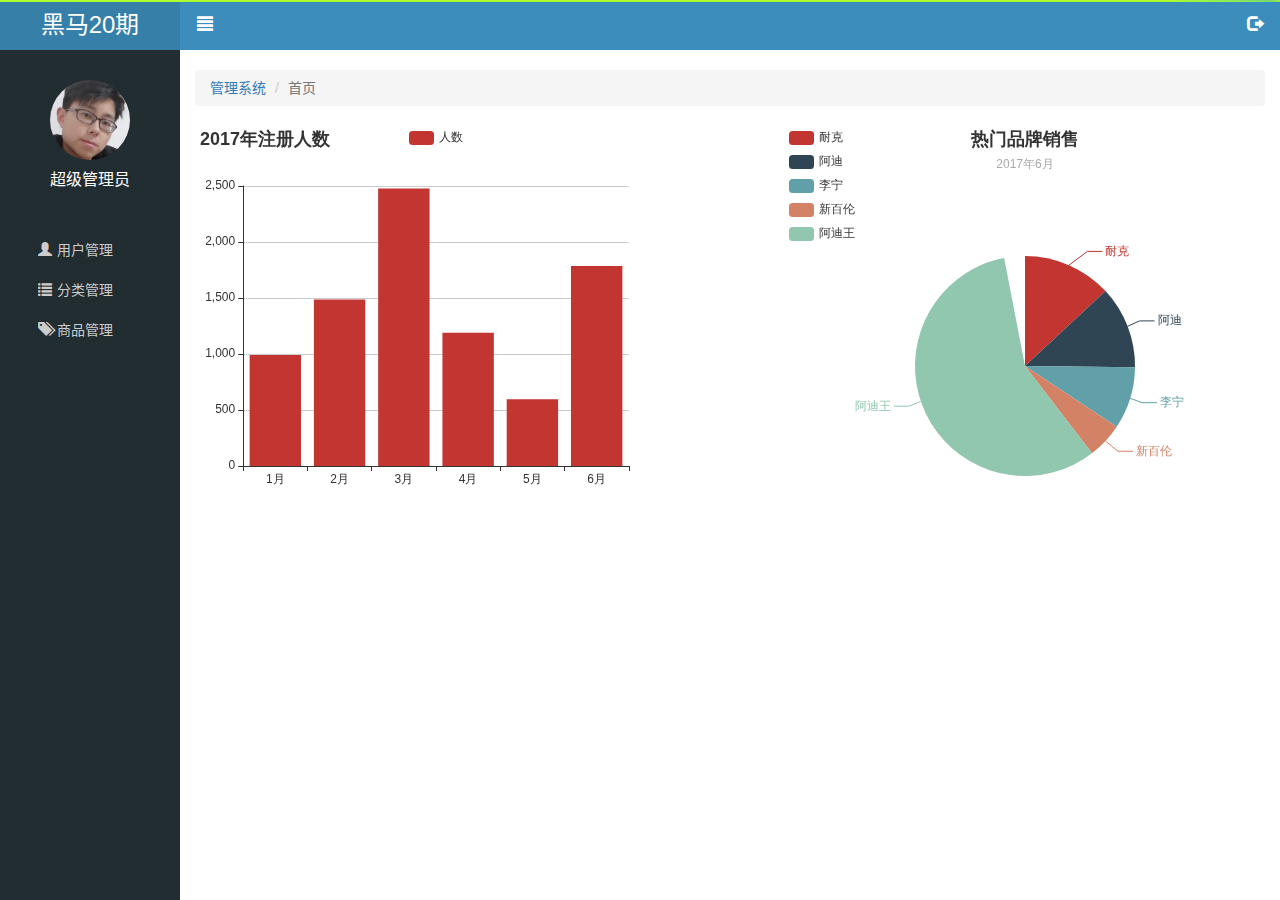
==== public/manage/index.html @ 270f4fa7 "项目提交" ====
<!DOCTYPE html>
<html lang="zh-CN">
<head>
  <meta charset="UTF-8">
  <title>首页</title>
  <link rel="stylesheet" href="lib/bootstrap/css/bootstrap.css">
  <link rel="stylesheet" href="lib/bootstrap-validator/css/bootstrapValidator.css">
  <link rel="stylesheet" href="lib/nprogress/nprogress.css">
  <link rel="stylesheet" href="css/common.css">
</head>
<body>

<!-- aside 开始 -->
<div class="aside">
  <!-- 标题 -->
  <div class="aside_brand">
    <a href="#">黑马20期</a>
  </div>
  
  <!-- 用户 -->
  <div class="aside_user">
    <img src="images/default.jpg" alt="">
    <p>超级管理员</p>
  </div>
  
  <!-- 导航 -->
  <div class="aside_nav">
    <ul>
      <li><a href="user.html"><i class="glyphicon glyphicon-user"></i><span>用户管理</span></a></li>
      <li>
        <a class="aside_category" href="javascript:;"><i class="glyphicon glyphicon-list"></i><span>分类管理</span></a>
        <div class="child" style="display: none;">
          <a href="first.html">一级分类</a>
          <a href="second.html">二级分类</a>
        </div>
      </li>
      <li><a href="product.html"><i class="glyphicon glyphicon-tags"></i><span>商品管理</span></a></li>
    </ul>
  </div>
</div>
<!-- aside 结束 -->

<!-- main 开始  -->
<div class="main">
  <div class="main_top">
    <a href="#" class="icon_menu pull-left"><i class="glyphicon glyphicon-align-justify"></i></a>
    <a href="#" class="icon_logout pull-right"><i class="glyphicon glyphicon-log-out"></i></a>
  </div>
  <div class="main_content">
    <div class="container-fluid">
      <ol class="breadcrumb">
        <li><a href="#">管理系统</a></li>
        <li class="active">首页</li>
      </ol>
  
      <!-- 内容 -->
      <div class="main_body">
        <div class="charts_1 pull-left"></div>
        <div class="charts_2 pull-right"></div>
      </div>
      
    </div>
  </div>
</div>
<!-- main 结束 -->



<!-- 退出模态框 -->
<!-- data-dismiss 表示点击, 关闭模态框 -->
<div class="modal fade" id="logoutModal">
  <div class="modal-dialog modal-sm">
    <div class="modal-content">
      <div class="modal-header">
        <button type="button" class="close" data-dismiss="modal"><span>&times;</span></button>
        <h4 class="modal-title">温馨提示</h4>
      </div>
      <div class="modal-body">
        <p class="color-red"><i class="glyphicon glyphicon-info-sign"></i>您确定要退出后台管理系统吗？</p>
      </div>
      <div class="modal-footer">
        <button type="button" class="btn btn-default" data-dismiss="modal">取消</button>
        <button type="button" class="btn btn-primary" id="logoutBtn">退出</button>
      </div>
    </div>
  </div>
</div>


<script src="lib/jquery/jquery.min.js"></script>
<script src="lib/bootstrap/js/bootstrap.min.js"></script>
<script src="lib/bootstrap-validator/js/bootstrapValidator.min.js"></script>
<script src="lib/nprogress/nprogress.js"></script>
<script src="lib/echarts/echarts.min.js"></script>
<script src="js/common.js"></script>
<script src="js/index.js"></script>

</body>
</html>
---- public/manage/lib/bootstrap-validator/css/bootstrapValidator.css ----
/**
 * BootstrapValidator (http://bootstrapvalidator.com)
 * The best jQuery plugin to validate form fields. Designed to use with Bootstrap 3
 *
 * @author      http://twitter.com/nghuuphuoc
 * @copyright   (c) 2013 - 2014 Nguyen Huu Phuoc
 * @license     MIT
 */

.bv-form .help-block {
    margin-bottom: 0;
}
.bv-form .tooltip-inner {
    text-align: left;
}
.nav-tabs li.bv-tab-success > a {
    color: #3c763d;
}
.nav-tabs li.bv-tab-error > a {
    color: #a94442;
}
---- public/manage/lib/nprogress/nprogress.css ----
/* Make clicks pass-through */
#nprogress {
  pointer-events: none;
}

#nprogress .bar {
  background: greenyellow;

  position: fixed;
  z-index: 10000;
  top: 0;
  left: 0;

  width: 100%;
  height: 2px;
}

/* Fancy blur effect */
#nprogress .peg {
  display: block;
  position: absolute;
  right: 0px;
  width: 100px;
  height: 100%;
  box-shadow: 0 0 10px #29d, 0 0 5px #29d;
  opacity: 1.0;

  -webkit-transform: rotate(3deg) translate(0px, -4px);
      -ms-transform: rotate(3deg) translate(0px, -4px);
          transform: rotate(3deg) translate(0px, -4px);
}

/* Remove these to get rid of the spinner */
#nprogress .spinner {
  display: block;
  position: fixed;
  z-index: 1031;
  top: 15px;
  right: 15px;
}

#nprogress .spinner-icon {
  width: 18px;
  height: 18px;
  box-sizing: border-box;

  border: solid 2px transparent;
  border-top-color: #29d;
  border-left-color: #29d;
  border-radius: 50%;

  -webkit-animation: nprogress-spinner 400ms linear infinite;
          animation: nprogress-spinner 400ms linear infinite;
}

.nprogress-custom-parent {
  overflow: hidden;
  position: relative;
}

.nprogress-custom-parent #nprogress .spinner,
.nprogress-custom-parent #nprogress .bar {
  position: absolute;
}

@-webkit-keyframes nprogress-spinner {
  0%   { -webkit-transform: rotate(0deg); }
  100% { -webkit-transform: rotate(360deg); }
}
@keyframes nprogress-spinner {
  0%   { transform: rotate(0deg); }
  100% { transform: rotate(360deg); }
}
---- public/manage/css/common.css ----
@charset "UTF-8";
/*------- 公共样式 开始 ------*/
html, body {
  height: 100%;
}
a {
  text-decoration: none;
}
/*lv ha*/
a:link, a:visited, a:hover, a:active {
  text-decoration: none;
}
* {
  margin: 0;
  padding: 0;
  list-style: none;
}
.body_bg {
  background-color: #222D32;
}
.panel-title {
  height: 40px;
  line-height: 40px;
  font-size: 20px;
}
.mt_150 {
  margin-top: 150px;
}
.mb_20 {
  margin-bottom: 20px;
}
.color-red {
  color: #A94442;
}

.table.table-bordered th,
.table.table-bordered td {
  text-align: center;
  vertical-align: middle;
}
/*------- 公共样式 结束 ------*/

/*------- aside 开始 ------*/
.aside {
  width: 180px;
  height: 100%;
  background-color: #222D32;
  position: fixed;
  left: 0;
  top: 0;
  z-index: 999;
  transition: all 1s;
}
.aside.menuchange {
  left: -180px;
}

.aside_brand {
  height: 50px;
}
.aside_brand a {
  width: 180px;
  height: 50px;
  line-height: 50px;
  display: block;
  background-color: #367FA9;
  text-align: center;
  color: white;
  font-size: 24px;
}

.aside_user {
  height: 150px;
}
.aside_user img {
  width: 80px;
  height: 80px;
  border-radius: 50%;
  display: block;
  margin: 0 auto;
  margin-top: 30px;
}
.aside_user p {
  color: #fff;
  font-size: 16px;
  line-height: 40px;
  text-align: center;
}

.aside_nav li a {
  height: 40px;
  line-height: 40px;
  display: block;
  color: #ccc;
  padding-left: 30px;
  border-left: 3px solid transparent;
}
.aside_nav li i {
  margin: 0 5px;
}
.aside_nav a.current {
  color: #fff;
  border-left: 3px solid #006699;
  background-color: #1d1f21;
}
.aside_nav .child a {
  padding-left: 50px;
}
/*------- aside 结束 ------*/


/*------- main 开始 ------*/
.main {
  padding-left: 180px;
  padding-top: 50px;
  transition: all 1s;
}
/* 切换效果 */
.main.menuchange {
  padding-left: 0;
}
.main.menuchange .main_top {
  padding-left: 0;
}

.main_top {
  position: fixed;
  left: 0;
  top: 0;
  width: 100%;
  height: 50px;
  background-color: #3c8dbc;
  padding-left: 180px;
  transition: all 1s;
  z-index: 666;
}
.main_top a {
  width: 50px;
  height: 50px;
  line-height: 50px;
  text-align: center;
  color: #fff;
  font-size: 16px;
}
.main_content .breadcrumb {
  margin-top: 20px;
}
.main_body .charts_1,
.main_body .charts_2{
  width: 45%;
  height: 400px;
}
/*------- main 结束 ------*/
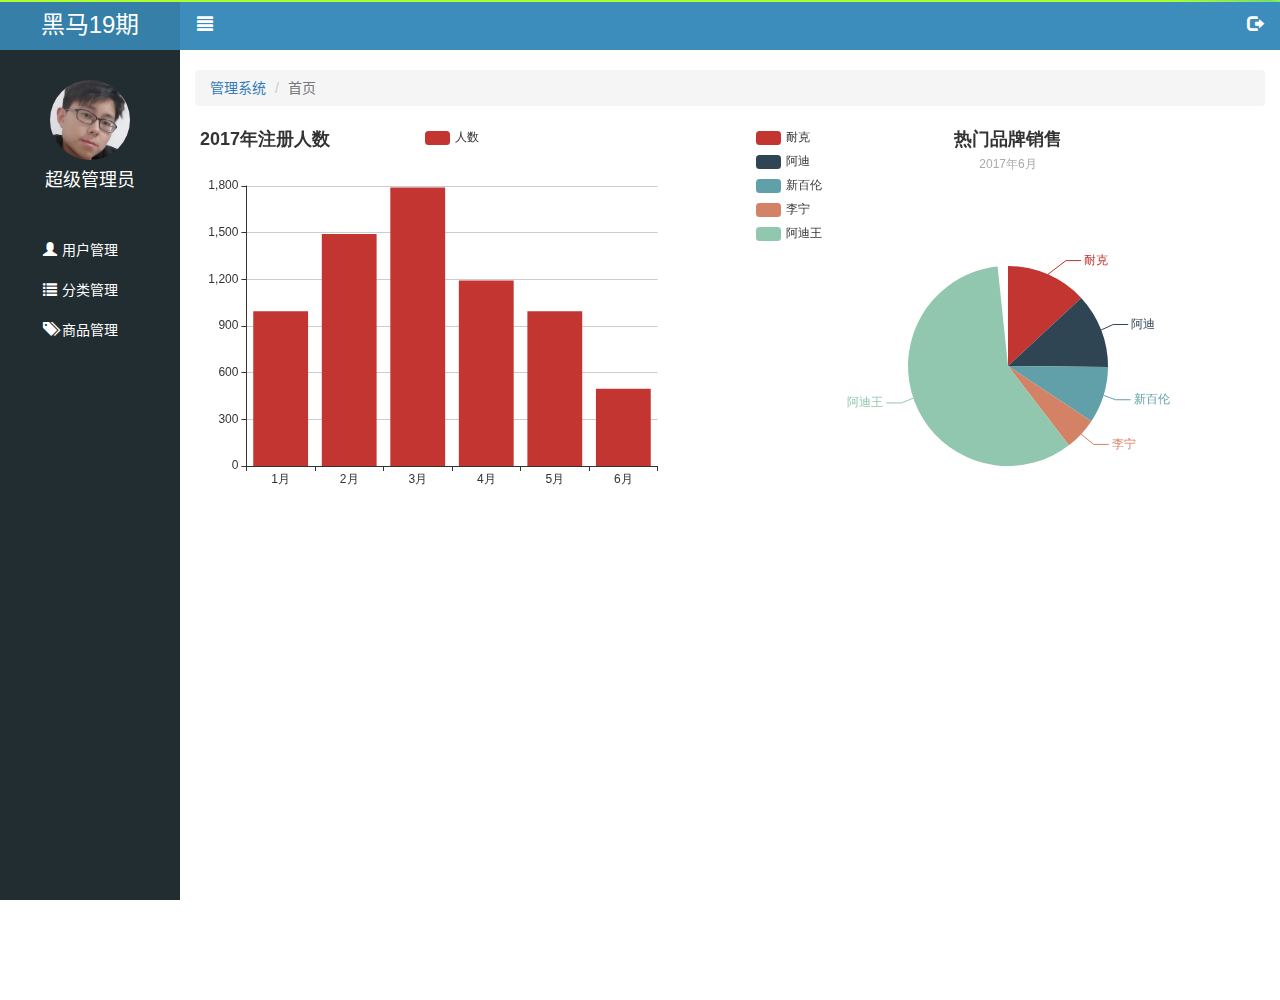
==== commit 6e023dda: "公共的进度条功能完成" ====
--- a/public/manage/index.html
+++ b/public/manage/index.html
@@ -2,33 +2,31 @@
 <html lang="zh-CN">
 <head>
   <meta charset="UTF-8">
-  <title>首页</title>
+  <title>乐淘电商</title>
   <link rel="stylesheet" href="lib/bootstrap/css/bootstrap.css">
-  <link rel="stylesheet" href="lib/bootstrap-validator/css/bootstrapValidator.css">
+  <link rel="stylesheet" href="lib/bootstrap-validator/css/bootstrapValidator.min.css">
   <link rel="stylesheet" href="lib/nprogress/nprogress.css">
   <link rel="stylesheet" href="css/common.css">
 </head>
 <body>
 
-<!-- aside 开始 -->
-<div class="aside">
+<!-- 左侧菜单栏 -->
+<div class="lt_aside">
   <!-- 标题 -->
-  <div class="aside_brand">
-    <a href="#">黑马20期</a>
-  </div>
-  
-  <!-- 用户 -->
-  <div class="aside_user">
-    <img src="images/default.jpg" alt="">
+  <div class="brand"><a href="#">黑马19期</a></div>
+
+  <!-- 头像 -->
+  <div class="user">
+    <img src="images/default.jpg" >
     <p>超级管理员</p>
   </div>
-  
-  <!-- 导航 -->
-  <div class="aside_nav">
+
+  <!-- 导航-->
+  <div class="nav">
     <ul>
       <li><a href="user.html"><i class="glyphicon glyphicon-user"></i><span>用户管理</span></a></li>
       <li>
-        <a class="aside_category" href="javascript:;"><i class="glyphicon glyphicon-list"></i><span>分类管理</span></a>
+        <a href="javascript:;" class="category"><i class="glyphicon glyphicon-list"></i><span>分类管理</span></a>
         <div class="child" style="display: none;">
           <a href="first.html">一级分类</a>
           <a href="second.html">二级分类</a>
@@ -38,36 +36,35 @@
     </ul>
   </div>
 </div>
-<!-- aside 结束 -->
 
-<!-- main 开始  -->
-<div class="main">
-  <div class="main_top">
-    <a href="#" class="icon_menu pull-left"><i class="glyphicon glyphicon-align-justify"></i></a>
-    <a href="#" class="icon_logout pull-right"><i class="glyphicon glyphicon-log-out"></i></a>
+<!-- 右侧内容 -->
+<div class="lt_main">
+  <!-- 头部导航菜单 -->
+  <div class="lt_topbar">
+    <a href="#" class="pull-left icon_menu"><i class="glyphicon glyphicon-align-justify"></i></a>
+    <a href="#" class="pull-right icon_logout"><i class="glyphicon glyphicon-log-out"></i></a>
   </div>
-  <div class="main_content">
-    <div class="container-fluid">
-      <ol class="breadcrumb">
-        <li><a href="#">管理系统</a></li>
-        <li class="active">首页</li>
-      </ol>
-  
-      <!-- 内容 -->
-      <div class="main_body">
-        <div class="charts_1 pull-left"></div>
-        <div class="charts_2 pull-right"></div>
-      </div>
-      
+
+  <!-- 下面的内容 -->
+  <div class="container-fluid">
+
+    <!-- 路径导航 -->
+    <ol class="breadcrumb">
+      <li><a href="index.html">管理系统</a></li>
+      <li class="active">首页</li>
+    </ol>
+
+    <div class="lt_content">
+      <div class="echarts_1 pull-left"></div>
+      <div class="echarts_2 pull-right"></div>
     </div>
+
   </div>
 </div>
-<!-- main 结束 -->
 
 
 
-<!-- 退出模态框 -->
-<!-- data-dismiss 表示点击, 关闭模态框 -->
+<!-- 登录退出的模态框,  配置 data-dismiss="modal" 可以关闭模态框 -->
 <div class="modal fade" id="logoutModal">
   <div class="modal-dialog modal-sm">
     <div class="modal-content">
@@ -76,7 +73,7 @@
         <h4 class="modal-title">温馨提示</h4>
       </div>
       <div class="modal-body">
-        <p class="color-red"><i class="glyphicon glyphicon-info-sign"></i>您确定要退出后台管理系统吗？</p>
+        <p class="red"><i class="glyphicon glyphicon-info-sign"></i>您确定要退出后台管理系统吗？</p>
       </div>
       <div class="modal-footer">
         <button type="button" class="btn btn-default" data-dismiss="modal">取消</button>
@@ -85,6 +82,8 @@
     </div>
   </div>
 </div>
+
+
 
 
 <script src="lib/jquery/jquery.min.js"></script>
--- a/public/manage/lib/bootstrap-validator/css/bootstrapValidator.min.css
+++ b/public/manage/lib/bootstrap-validator/css/bootstrapValidator.min.css
@@ -0,0 +1,11 @@
+/*!
+ * BootstrapValidator (http://bootstrapvalidator.com)
+ * The best jQuery plugin to validate form fields. Designed to use with Bootstrap 3
+ *
+ * @version     v0.5.1, built on 2014-08-22 4:55:09 PM
+ * @author      https://twitter.com/nghuuphuoc
+ * @copyright   (c) 2013 - 2014 Nguyen Huu Phuoc
+ * @license     MIT
+ */
+
+.bv-form .help-block{margin-bottom:0}.bv-form .tooltip-inner{text-align:left}.nav-tabs li.bv-tab-success>a{color:#3c763d}.nav-tabs li.bv-tab-error>a{color:#a94442}--- a/public/manage/css/common.css
+++ b/public/manage/css/common.css
@@ -1,35 +1,28 @@
-@charset "UTF-8";
-/*------- 公共样式 开始 ------*/
+.body_bg {
+  background-color: #222D32;
+}
+
 html, body {
+  width: 100%;
   height: 100%;
 }
-a {
-  text-decoration: none;
-}
-/*lv ha*/
-a:link, a:visited, a:hover, a:active {
-  text-decoration: none;
-}
+
 * {
   margin: 0;
   padding: 0;
+}
+ul {
   list-style: none;
 }
-.body_bg {
-  background-color: #222D32;
+
+a:link,
+a:visited,
+a:hover,
+a:active {
+  text-decoration: none;
 }
-.panel-title {
-  height: 40px;
-  line-height: 40px;
-  font-size: 20px;
-}
-.mt_150 {
-  margin-top: 150px;
-}
-.mb_20 {
-  margin-bottom: 20px;
-}
-.color-red {
+
+.red {
   color: #A94442;
 }
 
@@ -38,10 +31,22 @@
   text-align: center;
   vertical-align: middle;
 }
-/*------- 公共样式 结束 ------*/
 
-/*------- aside 开始 ------*/
-.aside {
+.mt_150 {
+  margin-top: 150px;
+}
+.mb_20 {
+  margin-bottom: 20px;
+}
+
+.panel-title {
+  height: 40px;
+  line-height: 40px;
+  font-size: 20px;
+}
+
+/* lt_aside 开始 */
+.lt_aside {
   width: 180px;
   height: 100%;
   background-color: #222D32;
@@ -51,103 +56,111 @@
   z-index: 999;
   transition: all 1s;
 }
-.aside.menuchange {
+.lt_aside.hidemenu {
   left: -180px;
 }
 
-.aside_brand {
-  height: 50px;
-}
-.aside_brand a {
-  width: 180px;
+
+.lt_aside .brand {
   height: 50px;
   line-height: 50px;
-  display: block;
+  font-size: 24px;
   background-color: #367FA9;
   text-align: center;
+}
+.lt_aside .brand a {
   color: white;
-  font-size: 24px;
 }
 
-.aside_user {
-  height: 150px;
+.lt_aside .user {
+  height: 180px;
 }
-.aside_user img {
+.lt_aside .user {
+  padding-top: 30px;
+}
+.lt_aside .user img {
   width: 80px;
   height: 80px;
   border-radius: 50%;
   display: block;
   margin: 0 auto;
-  margin-top: 30px;
 }
-.aside_user p {
-  color: #fff;
-  font-size: 16px;
+.lt_aside .user p {
+  height: 40px;
   line-height: 40px;
   text-align: center;
+  font-size: 18px;
+  color: white;
 }
 
-.aside_nav li a {
+.lt_aside .nav a {
   height: 40px;
   line-height: 40px;
   display: block;
-  color: #ccc;
-  padding-left: 30px;
+  color: white;
+  padding-left: 40px;
   border-left: 3px solid transparent;
 }
-.aside_nav li i {
-  margin: 0 5px;
+.lt_aside .nav i {
+  margin-right: 5px;
 }
-.aside_nav a.current {
-  color: #fff;
+.lt_aside .nav a.current {
+  background-color: #1D1F21;
   border-left: 3px solid #006699;
-  background-color: #1d1f21;
 }
-.aside_nav .child a {
-  padding-left: 50px;
+.lt_aside .nav .child a {
+  padding-left: 60px;
 }
-/*------- aside 结束 ------*/
+
+/* lt_aside 结束  */
 
 
-/*------- main 开始 ------*/
-.main {
+
+/* lt_main 开始 */
+.lt_main {
+  height: 1000px;
+  width: 100%;
   padding-left: 180px;
   padding-top: 50px;
   transition: all 1s;
 }
-/* 切换效果 */
-.main.menuchange {
-  padding-left: 0;
-}
-.main.menuchange .main_top {
-  padding-left: 0;
+.lt_main.hidemenu {
+  padding-left: 0px;
 }
 
-.main_top {
+.lt_topbar {
+  height: 50px;
+  width: 100%;
+  line-height: 50px;
+  background-color: #3C8DBC;
   position: fixed;
-  left: 0;
   top: 0;
-  width: 100%;
-  height: 50px;
-  background-color: #3c8dbc;
+  right: 0;
   padding-left: 180px;
   transition: all 1s;
   z-index: 666;
 }
-.main_top a {
+.lt_topbar.hidemenu {
+  padding-left: 0px;
+}
+
+.lt_topbar a {
   width: 50px;
   height: 50px;
-  line-height: 50px;
+  font-size: 16px;
+  color: white;
   text-align: center;
-  color: #fff;
-  font-size: 16px;
 }
-.main_content .breadcrumb {
+
+.breadcrumb {
   margin-top: 20px;
 }
-.main_body .charts_1,
-.main_body .charts_2{
-  width: 45%;
+
+
+.echarts_1,
+.echarts_2 {
+  width: 48%;
   height: 400px;
 }
-/*------- main 结束 ------*/
+
+/* lt_main 结束 */